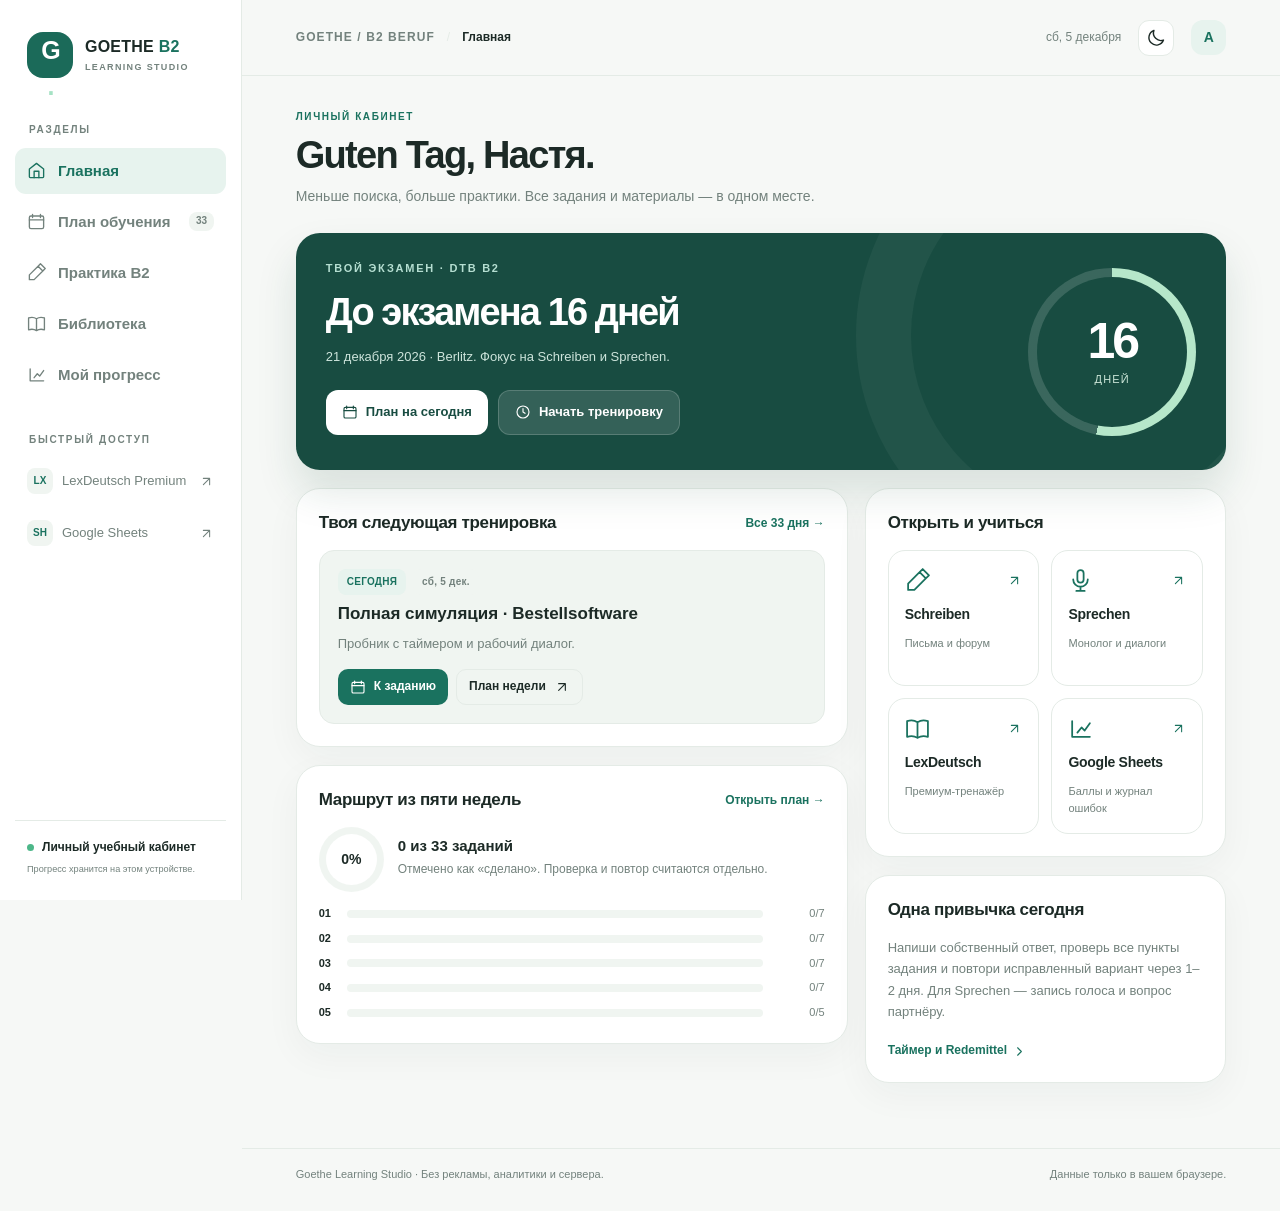
==== goethe-b2/index.html @ a4f215a2 "Publish Goethe B2 Learning Studio under goethe-b2/" ====
<!doctype html>
<html lang="ru">
<head>
  <meta charset="utf-8">
  <meta name="viewport" content="width=device-width, initial-scale=1, viewport-fit=cover">
  <meta name="theme-color" content="#f7faf8">
  <meta name="description" content="Goethe B2 Beruf — личный учебный кабинет: задачи, практика, прогресс и документы. Данные сохраняются в браузере.">
  <meta name="color-scheme" content="light dark">
  <link rel="icon" href="./icon.svg" type="image/svg+xml">
  <link rel="manifest" href="./manifest.webmanifest">
  <link rel="stylesheet" href="./styles.css">
  <title>Goethe B2 · Учебный кабинет</title>
</head>
<body>
  <svg aria-hidden="true" class="icon-sprite" xmlns="http://www.w3.org/2000/svg">
    <symbol id="i-house" viewBox="0 0 24 24"><path d="m3 10 9-7 9 7v10a1 1 0 0 1-1 1H4a1 1 0 0 1-1-1V10Z"/><path d="M9 21v-8h6v8"/></symbol>
    <symbol id="i-calendar" viewBox="0 0 24 24"><rect x="3" y="5" width="18" height="16" rx="2"/><path d="M7 3v4m10-4v4M3 10h18"/></symbol>
    <symbol id="i-book" viewBox="0 0 24 24"><path d="M12 6v15M12 6c-3-2-7-2-10-1v15c3-1 7-1 10 1m0-15c3-2 7-2 10-1v15c-3-1-7-1-10 1"/></symbol>
    <symbol id="i-grid" viewBox="0 0 24 24"><rect x="3" y="3" width="7" height="7" rx="1.5"/><rect x="14" y="3" width="7" height="7" rx="1.5"/><rect x="3" y="14" width="7" height="7" rx="1.5"/><rect x="14" y="14" width="7" height="7" rx="1.5"/></symbol>
    <symbol id="i-chart" viewBox="0 0 24 24"><path d="M4 20V5m0 15h17M9 16l4-5 3 3 5-7"/></symbol>
    <symbol id="i-arrow" viewBox="0 0 24 24"><path d="M7 17 17 7M7 7h10v10"/></symbol>
    <symbol id="i-chevron" viewBox="0 0 24 24"><path d="m9 18 6-6-6-6"/></symbol>
    <symbol id="i-check" viewBox="0 0 24 24"><path d="m5 12 5 5L20 7"/></symbol>
    <symbol id="i-clock" viewBox="0 0 24 24"><circle cx="12" cy="12" r="9"/><path d="M12 7v5l3 2"/></symbol>
    <symbol id="i-edit" viewBox="0 0 24 24"><path d="m14 4 6 6-11 11H3v-6L14 4Zm0 0 3-3 6 6-3 3"/></symbol>
    <symbol id="i-mic" viewBox="0 0 24 24"><rect x="9" y="2" width="6" height="12" rx="3"/><path d="M5 11a7 7 0 0 0 14 0m-7 7v4m-4 0h8"/></symbol>
    <symbol id="i-save" viewBox="0 0 24 24"><path d="M5 3h12l4 4v14H3V3h2Zm3 0v6h9V3M7 21v-9h10v9"/></symbol>
    <symbol id="i-download" viewBox="0 0 24 24"><path d="M12 3v12m-5-5 5 5 5-5M4 17v4h16v-4"/></symbol>
    <symbol id="i-upload" viewBox="0 0 24 24"><path d="M12 17V5m-5 5 5-5 5 5M4 17v4h16v-4"/></symbol>
    <symbol id="i-moon" viewBox="0 0 24 24"><path d="M21 14.5A9 9 0 0 1 9.5 3a9 9 0 1 0 11.5 11.5Z"/></symbol>
    <symbol id="i-sun" viewBox="0 0 24 24"><circle cx="12" cy="12" r="4"/><path d="M12 2v2m0 16v2M2 12h2m16 0h2M4.9 4.9l1.4 1.4m11.4 11.4 1.4 1.4m0-14.2-1.4 1.4M6.3 17.7l-1.4 1.4"/></symbol>
    <symbol id="i-pause" viewBox="0 0 24 24"><path d="M8 5v14m8-14v14"/></symbol>
    <symbol id="i-play" viewBox="0 0 24 24"><path d="m8 5 11 7-11 7V5Z"/></symbol>
    <symbol id="i-reset" viewBox="0 0 24 24"><path d="M3 12a9 9 0 1 0 3-6M3 3v6h6"/></symbol>
    <symbol id="i-shield" viewBox="0 0 24 24"><path d="m12 2 8 4v6c0 5-3 8-8 10-5-2-8-5-8-10V6l8-4Z"/><path d="m9 12 2 2 4-4"/></symbol>
  </svg>
  <div class="shell">
    <aside class="sidebar" aria-label="Главное меню">
      <a class="brand" href="#home" aria-label="Goethe B2 — главная">
        <span class="brand-symbol">G<span class="brand-dot">.</span></span>
        <span class="brand-text">GOETHE <strong>B2</strong><small>LEARNING STUDIO</small></span>
      </a>
      <div class="side-section-label">РАЗДЕЛЫ</div>
      <nav class="side-nav" aria-label="Разделы сайта">
        <a class="nav-link" href="#home" data-nav="home"><svg class="ico"><use href="#i-house"/></svg><span>Главная</span></a>
        <a class="nav-link" href="#plan" data-nav="plan"><svg class="ico"><use href="#i-calendar"/></svg><span>План обучения</span><span class="nav-count" id="nav-count">33</span></a>
        <a class="nav-link" href="#practice" data-nav="practice"><svg class="ico"><use href="#i-edit"/></svg><span>Практика B2</span></a>
        <a class="nav-link" href="#library" data-nav="library"><svg class="ico"><use href="#i-book"/></svg><span>Библиотека</span></a>
        <a class="nav-link" href="#progress" data-nav="progress"><svg class="ico"><use href="#i-chart"/></svg><span>Мой прогресс</span></a>
      </nav>
      <div class="side-section-label side-section-secondary">БЫСТРЫЙ ДОСТУП</div>
      <div class="side-external">
        <a href="https://www.lexdeutsch.com/b2pruefung" target="_blank" rel="noopener noreferrer"><span class="short-tag">LX</span> LexDeutsch Premium <svg class="ico icon-xs"><use href="#i-arrow"/></svg></a>
        <a href="https://docs.google.com/spreadsheets/d/18UQiSekwJI4gpfbWzIsTMutuvcuO7I6mYQQjdD1Mn4E/edit" target="_blank" rel="noopener noreferrer"><span class="short-tag">SH</span> Google Sheets <svg class="ico icon-xs"><use href="#i-arrow"/></svg></a>
      </div>
      <div class="sidebar-bottom">
        <div class="sidebar-bottom-top"><span class="status-pulse"></span><span>Личный учебный кабинет</span></div>
        <small>Прогресс хранится на этом устройстве.</small>
      </div>
    </aside>
    <div class="workspace">
      <header class="topbar">
        <div class="breadcrumbs"><span class="crumb-muted">GOETHE / B2 BERUF</span><span class="crumb-divider">/</span><strong id="current-section">Главная</strong></div>
        <div class="top-actions">
          <span class="top-label" id="today-date"></span>
          <button type="button" id="theme-switch" class="icon-btn" aria-label="Переключить светлую и тёмную тему" title="Сменить тему"><svg class="ico"><use href="#i-moon"/></svg></button>
          <span class="user-avatar" aria-label="Учебный профиль Насти">A</span>
        </div>
      </header>
      <main id="app-main" tabindex="-1" aria-live="polite"></main>
      <footer class="main-footer">Goethe Learning Studio · Без рекламы, аналитики и сервера. <span>Данные только в вашем браузере.</span></footer>
    </div>
  </div>
  <nav class="bottom-nav" aria-label="Навигация на телефоне">
    <a href="#home" data-nav="home"><svg class="ico"><use href="#i-house"/></svg><span>Главная</span></a>
    <a href="#plan" data-nav="plan"><svg class="ico"><use href="#i-calendar"/></svg><span>План</span></a>
    <a href="#practice" data-nav="practice"><svg class="ico"><use href="#i-edit"/></svg><span>Практика</span></a>
    <a href="#library" data-nav="library"><svg class="ico"><use href="#i-book"/></svg><span>Ссылки</span></a>
    <a href="#progress" data-nav="progress"><svg class="ico"><use href="#i-chart"/></svg><span>Прогресс</span></a>
  </nav>
  <div id="toast" class="toast" role="status" aria-live="polite" hidden></div>
  <input id="restore-input" type="file" accept="application/json,.json" hidden>
  <noscript><div class="noscript">Для чек-листов и прогресса необходимо включить JavaScript. Ссылки на документы доступны в Google Диске.</div></noscript>
  <script src="./data.js" defer></script>
  <script src="./app.js" defer></script>
</body>
</html>
---- goethe-b2/styles.css ----
:root{
 --bg:#f6f8f6;--panel:#fff;--panel-soft:#f0f5f1;--ink:#1c2a26;--muted:#73827d;--accent:#1a725f;--accent-dark:#135948;--accent-soft:#e7f3ee;--border:#e4ebe6;--pill:#f0f4f1;
 --shadow:0 12px 36px rgba(27,54,43,.045);--shadow-hover:0 15px 42px rgba(25,60,47,.085);
 --sidebar-width:242px;--radius:18px;--radius-lg:24px;--focus:#4eab94;
}
html[data-theme="dark"]{--bg:#111b19;--panel:#1d2a26;--panel-soft:#25342e;--ink:#eef6f0;--muted:#a5b7ae;--accent:#8fe0bd;--accent-dark:#b7edd2;--accent-soft:#294c3e;--border:#35463d;--pill:#263a30;--shadow:0 12px 42px rgba(0,0,0,.1);--shadow-hover:0 12px 36px rgba(0,0,0,.18)}
*{box-sizing:border-box}
html{scroll-behavior:smooth;scroll-padding-top:25px}
body{margin:0;background:var(--bg);color:var(--ink);font-family:Inter,ui-sans-serif,-apple-system,BlinkMacSystemFont,"Segoe UI",Arial,sans-serif;font-size:15px;line-height:1.45;-webkit-font-smoothing:antialiased}
button,input,textarea,select{font:inherit}button{cursor:pointer}a{color:inherit;text-decoration:none}a,button,input,textarea,select{-webkit-tap-highlight-color:transparent}
:focus-visible{outline:3px solid var(--focus);outline-offset:3px}
button:disabled{cursor:not-allowed;opacity:.6}
.icon-sprite{position:absolute;width:0;height:0;overflow:hidden}
.ico{display:block;width:20px;height:20px;fill:none;stroke:currentColor;stroke-width:1.7;stroke-linecap:round;stroke-linejoin:round;flex:none}
.icon-xs{width:15px;height:15px}.icon-lg{width:25px;height:25px}
.shell{min-height:100vh;display:flex}
.sidebar{width:var(--sidebar-width);flex:none;background:var(--panel);border-right:1px solid var(--border);padding:29px 15px 23px;display:flex;flex-direction:column;position:sticky;top:0;height:100vh}
.brand{display:flex;align-items:center;gap:12px;padding:3px 12px 28px}
.brand-symbol{width:46px;height:46px;background:#1b6a59;border-radius:16px;color:white;display:grid;place-items:center;font-size:25px;font-weight:790;letter-spacing:-2px}
.brand-dot{color:#a5e2c4}
.brand-text{font-size:16px;font-weight:780;letter-spacing:.015em;line-height:1.15;white-space:nowrap}
.brand-text strong{color:var(--accent)}.brand-text small{display:block;color:var(--muted);font-size:9px;font-weight:750;letter-spacing:.15em;margin-top:5px}
.side-section-label{font-size:10px;letter-spacing:.17em;color:var(--muted);font-weight:800;padding:17px 14px 10px}
.side-section-secondary{margin-top:18px}
.side-nav{display:grid;gap:5px}
.nav-link{display:flex;gap:12px;align-items:center;border-radius:11px;color:var(--muted);font-weight:580;padding:11px 12px;transition:background .18s,color .18s;min-height:46px}
.nav-link:hover{background:var(--panel-soft);color:var(--ink)}.nav-link.active{background:var(--accent-soft);color:var(--accent);font-weight:740}
.nav-link .ico{width:19px;height:19px}.nav-count{margin-left:auto;background:var(--panel-soft);font-size:10px;color:var(--muted);padding:2px 7px;border-radius:8px}
.nav-link.active .nav-count{background:var(--panel);color:var(--accent)}
.side-external{display:grid;gap:4px}.side-external a{display:flex;align-items:center;gap:9px;padding:11px 12px;border-radius:10px;color:var(--muted);font-size:13px}.side-external a:hover{background:var(--panel-soft);color:var(--ink)}
.side-external a>.ico{margin-left:auto}.short-tag{display:grid;place-items:center;width:26px;height:26px;border-radius:8px;background:var(--panel-soft);font-weight:750;font-size:10px;color:var(--accent)}
.sidebar-bottom{margin-top:auto;padding:18px 12px 0;border-top:1px solid var(--border);font-size:11px;color:var(--muted)}
.sidebar-bottom-top{display:flex;align-items:center;gap:8px;color:var(--ink);font-size:12px;margin-bottom:5px;font-weight:640}.status-pulse{width:7px;height:7px;border-radius:50%;background:#4db789}
.workspace{flex:1;min-width:0;display:flex;flex-direction:column}
.topbar{height:76px;border-bottom:1px solid var(--border);display:flex;align-items:center;justify-content:space-between;padding:0 clamp(20px,4.2vw,55px);gap:20px}
.breadcrumbs{display:flex;gap:12px;align-items:center;font-size:12px}.crumb-muted{font-weight:750;letter-spacing:.09em;color:var(--muted)}.crumb-divider{color:var(--border)}
.top-actions{display:flex;align-items:center;gap:17px}.top-label{font-size:12px;color:var(--muted)}.icon-btn{display:grid;place-items:center;width:36px;height:36px;border:1px solid var(--border);border-radius:11px;background:var(--panel);color:var(--ink)}.user-avatar{width:35px;height:35px;display:grid;place-items:center;border-radius:12px;background:var(--accent-soft);color:var(--accent);font-size:14px;font-weight:800}
#app-main{width:100%;max-width:1220px;margin:0 auto;padding:34px clamp(20px,4.2vw,55px) 65px;flex:1;outline:none}
.main-footer{font-size:11px;color:var(--muted);padding:18px clamp(20px,4.2vw,55px) 28px;border-top:1px solid var(--border)}.main-footer span{float:right}
.eyebrow{font-size:10px;color:var(--accent);font-weight:800;letter-spacing:.16em;text-transform:uppercase;margin:0 0 9px}
.page-title{margin:0;font-size:clamp(26px,3.5vw,38px);letter-spacing:-.045em;line-height:1.13;font-weight:795}.page-description{margin:10px 0 0;color:var(--muted);font-size:14px;line-height:1.55;max-width:680px}
.page-head{display:flex;justify-content:space-between;align-items:flex-start;gap:17px;margin-bottom:25px}.head-actions{display:flex;flex-wrap:wrap;gap:8px}
.panel{background:var(--panel);border:1px solid var(--border);border-radius:var(--radius-lg);box-shadow:var(--shadow)}.panel-pad{padding:22px}
.section-title{font-weight:760;font-size:17px;letter-spacing:-.02em;margin:0}.section-head{display:flex;justify-content:space-between;align-items:center;gap:12px;margin:0 0 14px}.section-note{font-size:12px;color:var(--muted)}
.text-link{display:inline-flex;gap:5px;align-items:center;color:var(--accent);font-size:12px;font-weight:760;white-space:nowrap}.text-link:hover{text-decoration:underline;text-underline-offset:4px}
.btn{display:inline-flex;align-items:center;justify-content:center;gap:8px;border:0;background:var(--accent);color:#fff;min-height:44px;padding:12px 16px;border-radius:12px;font-size:13px;font-weight:750;transition:transform .15s,background .15s,box-shadow .15s;white-space:normal;text-align:center}
.btn:hover{background:var(--accent-dark);transform:translateY(-1px);box-shadow:var(--shadow-hover)}.btn .ico{width:16px;height:16px}
.btn-secondary{background:var(--panel-soft);color:var(--accent);border:1px solid var(--border)}.btn-secondary:hover{background:var(--accent-soft);color:var(--accent)}
.btn-quiet{background:transparent;color:var(--ink);border:1px solid var(--border)}.btn-quiet:hover{background:var(--panel-soft);color:var(--ink)}
.btn-danger{color:#b45151;background:transparent;border:1px solid #e8bdbd}.btn-danger:hover{background:#fff2f2;color:#9e3131}
.btn-sm{min-height:36px;padding:8px 12px;font-size:12px;border-radius:10px}.btn-wide{width:100%}
.badge{display:inline-flex;align-items:center;gap:5px;padding:6px 9px;border-radius:8px;background:var(--accent-soft);font-size:10px;font-weight:790;color:var(--accent);letter-spacing:.025em}.badge-neutral{background:var(--panel-soft);color:var(--muted)}.badge-warm{background:#f6eddd;color:#9d6420}.dot{display:inline-block;width:6px;height:6px;border-radius:50%;background:currentColor}
.hero{display:grid;grid-template-columns:minmax(0,1fr) 210px;gap:22px;padding:28px 30px;min-height:237px;background:#184c41;color:#fff;border-radius:var(--radius-lg);position:relative;overflow:hidden;box-shadow:0 22px 40px rgba(21,74,57,.13)}
.hero:after{content:"";position:absolute;right:-95px;top:-130px;width:355px;height:355px;border-radius:50%;border:55px solid rgba(255,255,255,.045);pointer-events:none}
.hero-label{font-size:11px;letter-spacing:.16em;font-weight:750;color:#b5ded1;margin-bottom:14px}.hero h2{font-weight:760;letter-spacing:-.05em;font-size:clamp(27px,3.5vw,38px);line-height:1.13;margin:0 0 10px;max-width:580px}.hero p{font-size:13px;color:#cde4db;line-height:1.6;max-width:520px}.hero-actions{display:flex;gap:10px;flex-wrap:wrap;margin-top:22px}.hero .btn{background:#fff;color:#184c41}.hero .btn:hover{background:#edf9f1}.hero .btn-hero-quiet{background:rgba(255,255,255,.12);color:#fff;border:1px solid rgba(255,255,255,.18)}.hero .btn-hero-quiet:hover{background:rgba(255,255,255,.20)}
.countdown{align-self:center;justify-self:end;width:168px;height:168px;border-radius:50%;background:conic-gradient(#b4e6c9 0 70%,rgba(255,255,255,.15) 70% 100%);display:grid;place-items:center;position:relative;z-index:1}.countdown:before{content:"";position:absolute;inset:9px;border-radius:50%;background:#184c41}.countdown-inner{position:relative;text-align:center}.countdown-num{display:block;color:#fff;font-size:50px;font-weight:770;line-height:1;letter-spacing:-.06em}.countdown-caption{display:block;font-size:11px;margin-top:6px;color:#cce6d8;text-transform:uppercase;letter-spacing:.11em}
.home-grid{display:grid;grid-template-columns:minmax(0,1.45fr) minmax(270px,.95fr);gap:17px;margin-top:18px;align-items:start}.stack{display:grid;gap:18px}.task-compact{padding:18px;border:1px solid var(--border);border-radius:15px;background:var(--panel-soft)}.task-compact-heading{display:flex;gap:7px;align-items:center;margin-bottom:7px}.task-compact h3{font-size:17px;font-weight:750;line-height:1.35;margin:8px 0}.task-compact p{margin:0 0 14px;font-size:13px;color:var(--muted);line-height:1.6}.task-actions{display:flex;gap:8px;flex-wrap:wrap}
.quick-grid{display:grid;grid-template-columns:repeat(2,minmax(0,1fr));gap:12px}.quick-card{padding:17px 16px;display:flex;flex-direction:column;min-height:136px;gap:11px;border-radius:17px;background:var(--panel);border:1px solid var(--border);transition:transform .17s,box-shadow .17s,border-color .17s}.quick-card:hover{transform:translateY(-2px);box-shadow:var(--shadow-hover);border-color:var(--accent)}.quick-card .quick-head{display:flex;justify-content:space-between;align-items:center;color:var(--accent)}.quick-card strong{font-size:14px;letter-spacing:-.02em}.quick-card span{font-size:11px;color:var(--muted);line-height:1.5}
.progress-line{display:flex;gap:14px;align-items:center}.small-ring{width:65px;height:65px;border-radius:50%;flex:none;background:conic-gradient(var(--accent) 0 0%,var(--panel-soft) 0 100%);display:grid;place-items:center}.small-ring:before{content:"";position:absolute;width:51px;height:51px;background:var(--panel);border-radius:50%}.small-ring span{position:relative;font-weight:790;font-size:14px}
.bar{height:8px;border-radius:50px;background:var(--panel-soft);overflow:hidden}.bar-fill{height:100%;border-radius:inherit;background:var(--accent);transition:width .25s ease}.week-mini{display:grid;gap:9px;margin-top:14px}.week-mini-row{display:grid;grid-template-columns:18px minmax(0,1fr) 52px;align-items:center;gap:10px;font-size:11px}.week-mini-row span:last-child{text-align:right;color:var(--muted)}
.week-picker{display:flex;gap:8px;flex-wrap:wrap;margin:24px 0}.week-tab{border:1px solid var(--border);border-radius:12px;background:var(--panel);padding:12px 15px;min-height:45px;font-size:12px;font-weight:750;color:var(--muted)}.week-tab.active{background:var(--accent);border-color:var(--accent);color:white}.week-summary{display:flex;align-items:start;justify-content:space-between;gap:14px;margin-bottom:15px}.week-summary p{font-size:12px;color:var(--muted);margin:5px 0 0}.week-progress{min-width:165px}
.task-list{display:grid;gap:12px}.task-card{background:var(--panel);border:1px solid var(--border);border-radius:19px;padding:18px 19px;box-shadow:var(--shadow);transition:border-color .2s}.task-card:hover{border-color:var(--accent-soft)}.task-card-completed{border-color:#c6e2d1}.task-top{display:flex;justify-content:space-between;gap:15px;align-items:start}.task-date{font-size:11px;font-weight:780;color:var(--accent);letter-spacing:.07em}.task-kind{font-size:10px;color:var(--muted);background:var(--panel-soft);border-radius:8px;padding:5px 8px;font-weight:650}.task-card h3{font-size:15px;letter-spacing:-.025em;line-height:1.4;margin:8px 0 6px}.task-card .desc{font-size:12.5px;color:var(--muted);line-height:1.6;margin:0 0 13px}.task-foot{display:flex;align-items:center;gap:10px;justify-content:space-between;flex-wrap:wrap}.task-sources{display:flex;align-items:center;gap:9px;color:var(--muted);font-size:11px}.mini-checks{display:flex;align-items:center;gap:12px;flex-wrap:wrap;padding:11px 0 0;border-top:1px solid var(--border);margin-top:12px}.mini-checks label{display:inline-flex;align-items:center;gap:6px;color:var(--muted);font-size:11.5px;font-weight:600;cursor:pointer}.mini-checks label:has(input:checked){color:var(--accent)}
input[type=checkbox]{accent-color:var(--accent);width:16px;height:16px;margin:0;cursor:pointer}
.notes-toggle{border:0;background:transparent;color:var(--accent);font-size:11px;font-weight:750;padding:6px 0}.task-note{display:none;margin-top:11px}.task-note.open{display:block}.task-note textarea{width:100%;min-height:85px;resize:vertical;background:var(--panel-soft);border:1px solid var(--border);border-radius:11px;padding:12px;color:var(--ink);font-size:12px}.task-note small{display:block;color:var(--muted);font-size:10px;margin-top:5px}
.checkpoint{border:1px dashed var(--accent);border-radius:17px;background:var(--accent-soft);padding:15px 17px;margin-top:15px}.checkpoint strong{display:block;font-size:13px;color:var(--accent)}.checkpoint p{font-size:12px;color:var(--muted);margin:5px 0 10px}
.module-grid{display:grid;grid-template-columns:repeat(2,minmax(0,1fr));gap:15px}.module-card{padding:23px}.module-mark{display:grid;place-items:center;width:48px;height:48px;background:var(--accent-soft);color:var(--accent);border-radius:15px;margin-bottom:15px}.module-card h3{font-size:21px;letter-spacing:-.03em;margin:0 0 4px}.module-card p{font-size:12px;color:var(--muted);min-height:35px;margin:7px 0 12px}.module-list{margin:0 0 20px;padding:0;list-style:none;display:grid;gap:8px}.module-list li{font-size:12px;padding-left:20px;position:relative}.module-list li:before{content:"✓";position:absolute;left:0;color:var(--accent);font-weight:800}
.practice-bottom{margin-top:17px;display:grid;grid-template-columns:repeat(2,minmax(0,1fr));gap:17px}
.pill-picker{display:flex;gap:6px;flex-wrap:wrap;margin:13px 0}.pill-button{min-width:57px;background:var(--panel-soft);border:1px solid var(--border);border-radius:9px;color:var(--muted);font-size:11px;padding:8px 11px;font-weight:730}.pill-button.selected{background:var(--accent-soft);border-color:var(--accent);color:var(--accent)}
.timer-clock{font-variant-numeric:tabular-nums;letter-spacing:-.07em;font-size:clamp(37px,5vw,53px);font-weight:790;line-height:1.2;margin:9px 0}.timer-actions{display:flex;gap:8px}
.flip-card{border:1px solid var(--border);background:var(--panel-soft);border-radius:16px;padding:17px;min-height:117px;display:flex;flex-direction:column;justify-content:center;margin:12px 0}.flip-card small{font-size:10px;color:var(--accent);font-weight:790;letter-spacing:.06em}.flip-card strong{font-size:18px;line-height:1.4;margin-top:9px}.flip-translation{font-size:13px;color:var(--muted);margin:8px 0 0}.card-bottom{display:flex;gap:8px;justify-content:space-between;align-items:center}
.library-grid{display:grid;grid-template-columns:repeat(2,minmax(0,1fr));gap:15px}.library-card{padding:20px;min-height:160px;display:flex;flex-direction:column}.library-card .chip{width:38px;height:38px;border-radius:12px;background:var(--accent-soft);color:var(--accent);display:grid;place-items:center;margin-bottom:12px}.library-card h3{font-size:15px;margin:0 0 5px}.library-card p{font-size:12px;color:var(--muted);line-height:1.6;margin:0 0 16px}.library-card a{margin-top:auto}
.stats-grid{display:grid;grid-template-columns:repeat(3,minmax(0,1fr));gap:13px;margin:19px 0}.stat{padding:22px;background:var(--panel);border:1px solid var(--border);border-radius:18px}.stat .big{display:block;font-size:34px;font-weight:800;letter-spacing:-.05em;line-height:1.25}.stat .label{display:block;font-size:11px;color:var(--muted);margin-top:6px}
.progress-layout{display:grid;grid-template-columns:1.15fr .85fr;gap:17px}.score-grid{display:grid;grid-template-columns:repeat(2,minmax(0,1fr));gap:12px}.score-label{display:flex;justify-content:space-between;align-items:center;font-size:12px;font-weight:690;margin-bottom:6px}.score-label small{color:var(--muted);font-weight:490}.score-input{display:block;width:100%;border:1px solid var(--border);background:var(--panel-soft);padding:11px 12px;border-radius:10px;font-size:14px;color:var(--ink)}.score-meta{color:var(--muted);font-size:11px;margin-top:13px}.score-result{margin:18px 0 0;border-radius:13px;padding:14px;background:var(--panel-soft);font-size:12px;line-height:1.55}.score-result strong{display:block;font-size:15px;margin-bottom:4px}
.backup-actions{display:grid;grid-template-columns:1fr 1fr;gap:8px}.backup-note{font-size:11px;color:var(--muted);line-height:1.65;margin-top:13px}.danger-zone{margin-top:18px;padding-top:13px;border-top:1px solid var(--border)}.danger-zone .btn{font-size:11px}
.toast{position:fixed;z-index:1000;bottom:24px;left:50%;transform:translateX(-50%);padding:12px 19px;background:#1d4d41;color:white;border-radius:12px;box-shadow:0 15px 45px #0003;font-weight:700;font-size:12px;max-width:calc(100vw - 30px);text-align:center}.toast[hidden]{display:none}
.bottom-nav{display:none}.noscript{padding:20px;color:#a4342d;background:#fff2ee}
@media(max-width:1140px){.hero{grid-template-columns:minmax(0,1fr) 145px}.countdown{width:136px;height:136px}.countdown-num{font-size:39px}.home-grid{grid-template-columns:1fr 290px}.quick-grid{gap:8px}.quick-card{padding:14px}.topbar{padding-left:25px;padding-right:25px}#app-main{padding-left:25px;padding-right:25px}}
@media(max-width:960px){:root{--sidebar-width:210px}.brand{padding-left:4px}.brand-text{font-size:14px}.home-grid{grid-template-columns:1fr}.sidebar{padding:25px 10px}.hero{grid-template-columns:1fr 150px}.quick-grid{grid-template-columns:repeat(4,minmax(0,1fr))}.quick-card{min-height:135px}.module-grid{grid-template-columns:1fr 1fr}}
@media(max-width:730px){.sidebar{display:none}.workspace{width:100%}.bottom-nav{display:grid;grid-template-columns:repeat(5,1fr);position:fixed;bottom:0;left:0;right:0;z-index:40;background:var(--panel);border-top:1px solid var(--border);padding-bottom:env(safe-area-inset-bottom);box-shadow:0 -4px 20px rgba(0,0,0,.03)}.bottom-nav a{min-height:59px;display:flex;flex-direction:column;align-items:center;justify-content:center;gap:3px;font-size:10px;color:var(--muted);font-weight:650}.bottom-nav .ico{width:20px;height:20px}.bottom-nav a.active{color:var(--accent);background:var(--accent-soft)}.topbar{height:59px;padding:0 18px}.top-label{display:none}.crumb-muted{font-size:10px}.user-avatar{width:30px;height:30px;border-radius:10px}#app-main{padding:25px 16px 104px}.main-footer{padding:17px 18px 87px}.main-footer span{display:block;float:none;margin-top:3px}.page-head{margin-bottom:20px;flex-direction:column}.page-title{font-size:28px}.hero{padding:22px;grid-template-columns:1fr 105px;gap:6px;min-height:205px}.hero h2{font-size:27px}.hero p{font-size:12px}.hero-actions{margin-top:15px}.countdown{width:100px;height:100px}.countdown:before{inset:7px}.countdown-num{font-size:30px}.countdown-caption{font-size:9px}.quick-grid{grid-template-columns:repeat(2,minmax(0,1fr))}.home-grid,.module-grid,.practice-bottom,.library-grid,.progress-layout{grid-template-columns:1fr}.stats-grid{grid-template-columns:repeat(3,minmax(0,1fr))}.stat{padding:15px}.stat .big{font-size:28px}.panel-pad,.module-card{padding:19px}.week-picker{gap:6px;margin:17px 0}.week-tab{min-width:calc(33.333% - 5px);flex-grow:1;font-size:11px;padding:9px}.week-summary{flex-direction:column}.week-progress{width:100%}.toast{bottom:78px}}
@media(max-width:390px){.hero{display:block}.hero h2{font-size:27px;padding-right:88px}.hero p{max-width:68%}.hero-actions .btn{font-size:11px;padding:8px 10px;min-height:39px}.countdown{position:absolute;top:66px;right:17px;width:90px;height:90px}.countdown-num{font-size:27px}.week-tab{min-width:calc(50% - 4px)}.mini-checks{gap:9px}.top-actions{gap:8px}.score-grid,.backup-actions{grid-template-columns:1fr}}
@media(prefers-reduced-motion:reduce){html{scroll-behavior:auto}*,*:before,*:after{transition:none!important;animation:none!important}}

.small-ring{position:relative}
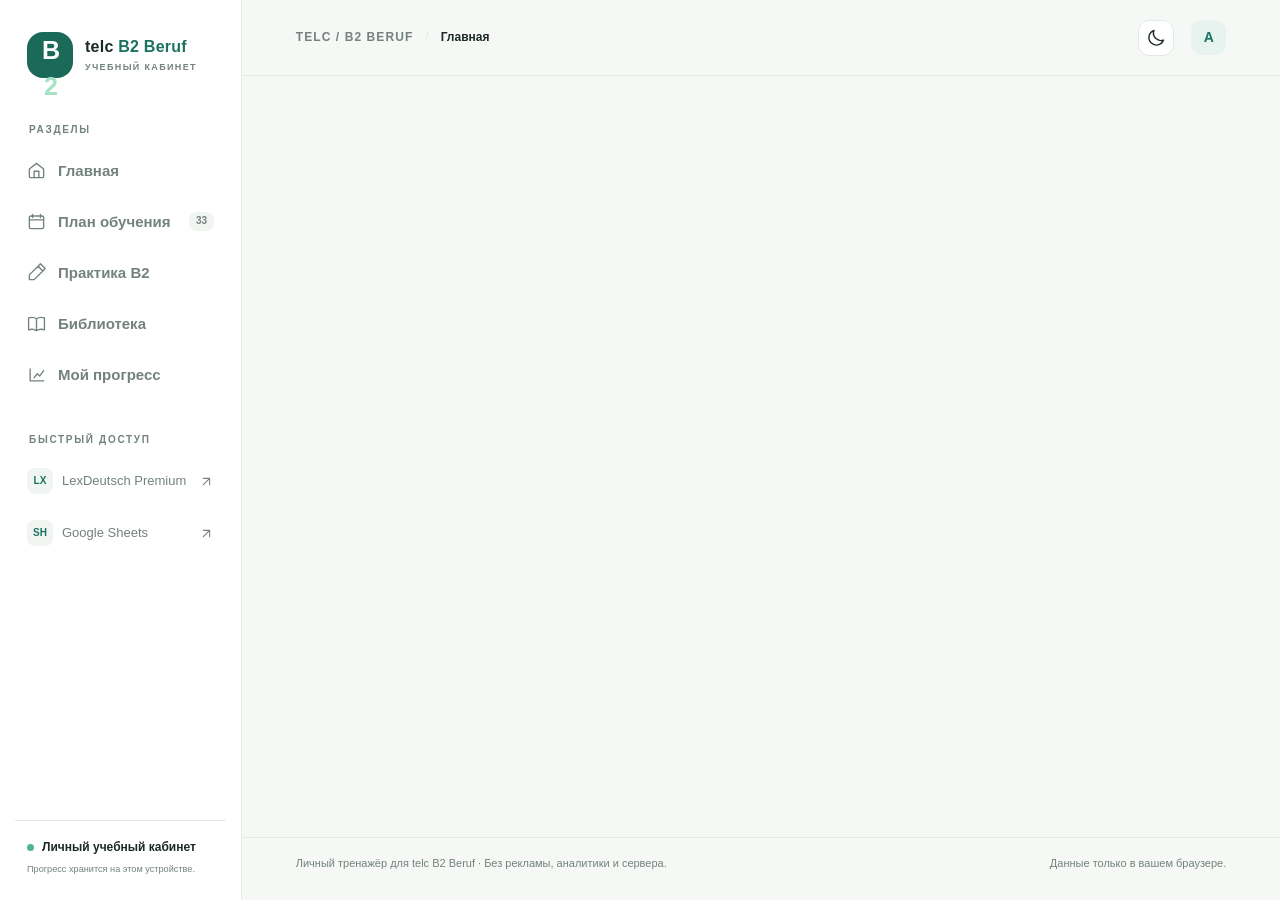
==== commit ff0bb22f: "Brand as telc B2 and load full on-site lessons and journal" ====
--- a/goethe-b2/index.html
+++ b/goethe-b2/index.html
@@ -4,12 +4,12 @@
   <meta charset="utf-8">
   <meta name="viewport" content="width=device-width, initial-scale=1, viewport-fit=cover">
   <meta name="theme-color" content="#f7faf8">
-  <meta name="description" content="Goethe B2 Beruf — личный учебный кабинет: задачи, практика, прогресс и документы. Данные сохраняются в браузере.">
+  <meta name="description" content="telc B2 Beruf — личный учебный кабинет: задачи, практика, прогресс и документы. Данные сохраняются в браузере.">
   <meta name="color-scheme" content="light dark">
   <link rel="icon" href="./icon.svg" type="image/svg+xml">
   <link rel="manifest" href="./manifest.webmanifest">
   <link rel="stylesheet" href="./styles.css">
-  <title>Goethe B2 · Учебный кабинет</title>
+  <title>telc B2 Beruf · Учебный кабинет</title>
 </head>
 <body>
   <svg aria-hidden="true" class="icon-sprite" xmlns="http://www.w3.org/2000/svg">
@@ -36,9 +36,9 @@
   </svg>
   <div class="shell">
     <aside class="sidebar" aria-label="Главное меню">
-      <a class="brand" href="#home" aria-label="Goethe B2 — главная">
-        <span class="brand-symbol">G<span class="brand-dot">.</span></span>
-        <span class="brand-text">GOETHE <strong>B2</strong><small>LEARNING STUDIO</small></span>
+      <a class="brand" href="#home" aria-label="telc B2 Beruf — главная">
+        <span class="brand-symbol">B<span class="brand-dot">2</span></span>
+        <span class="brand-text">telc <strong>B2 Beruf</strong><small>УЧЕБНЫЙ КАБИНЕТ</small></span>
       </a>
       <div class="side-section-label">РАЗДЕЛЫ</div>
       <nav class="side-nav" aria-label="Разделы сайта">
@@ -60,7 +60,7 @@
     </aside>
     <div class="workspace">
       <header class="topbar">
-        <div class="breadcrumbs"><span class="crumb-muted">GOETHE / B2 BERUF</span><span class="crumb-divider">/</span><strong id="current-section">Главная</strong></div>
+        <div class="breadcrumbs"><span class="crumb-muted">TELC / B2 BERUF</span><span class="crumb-divider">/</span><strong id="current-section">Главная</strong></div>
         <div class="top-actions">
           <span class="top-label" id="today-date"></span>
           <button type="button" id="theme-switch" class="icon-btn" aria-label="Переключить светлую и тёмную тему" title="Сменить тему"><svg class="ico"><use href="#i-moon"/></svg></button>
@@ -68,7 +68,7 @@
         </div>
       </header>
       <main id="app-main" tabindex="-1" aria-live="polite"></main>
-      <footer class="main-footer">Goethe Learning Studio · Без рекламы, аналитики и сервера. <span>Данные только в вашем браузере.</span></footer>
+      <footer class="main-footer">Личный тренажёр для telc B2 Beruf · Без рекламы, аналитики и сервера. <span>Данные только в вашем браузере.</span></footer>
     </div>
   </div>
   <nav class="bottom-nav" aria-label="Навигация на телефоне">
@@ -82,6 +82,8 @@
   <input id="restore-input" type="file" accept="application/json,.json" hidden>
   <noscript><div class="noscript">Для чек-листов и прогресса необходимо включить JavaScript. Ссылки на документы доступны в Google Диске.</div></noscript>
   <script src="./data.js" defer></script>
+  <script src="./weeks.js" defer></script>
+  <script src="./extra.js" defer></script>
   <script src="./app.js" defer></script>
 </body>
 </html>
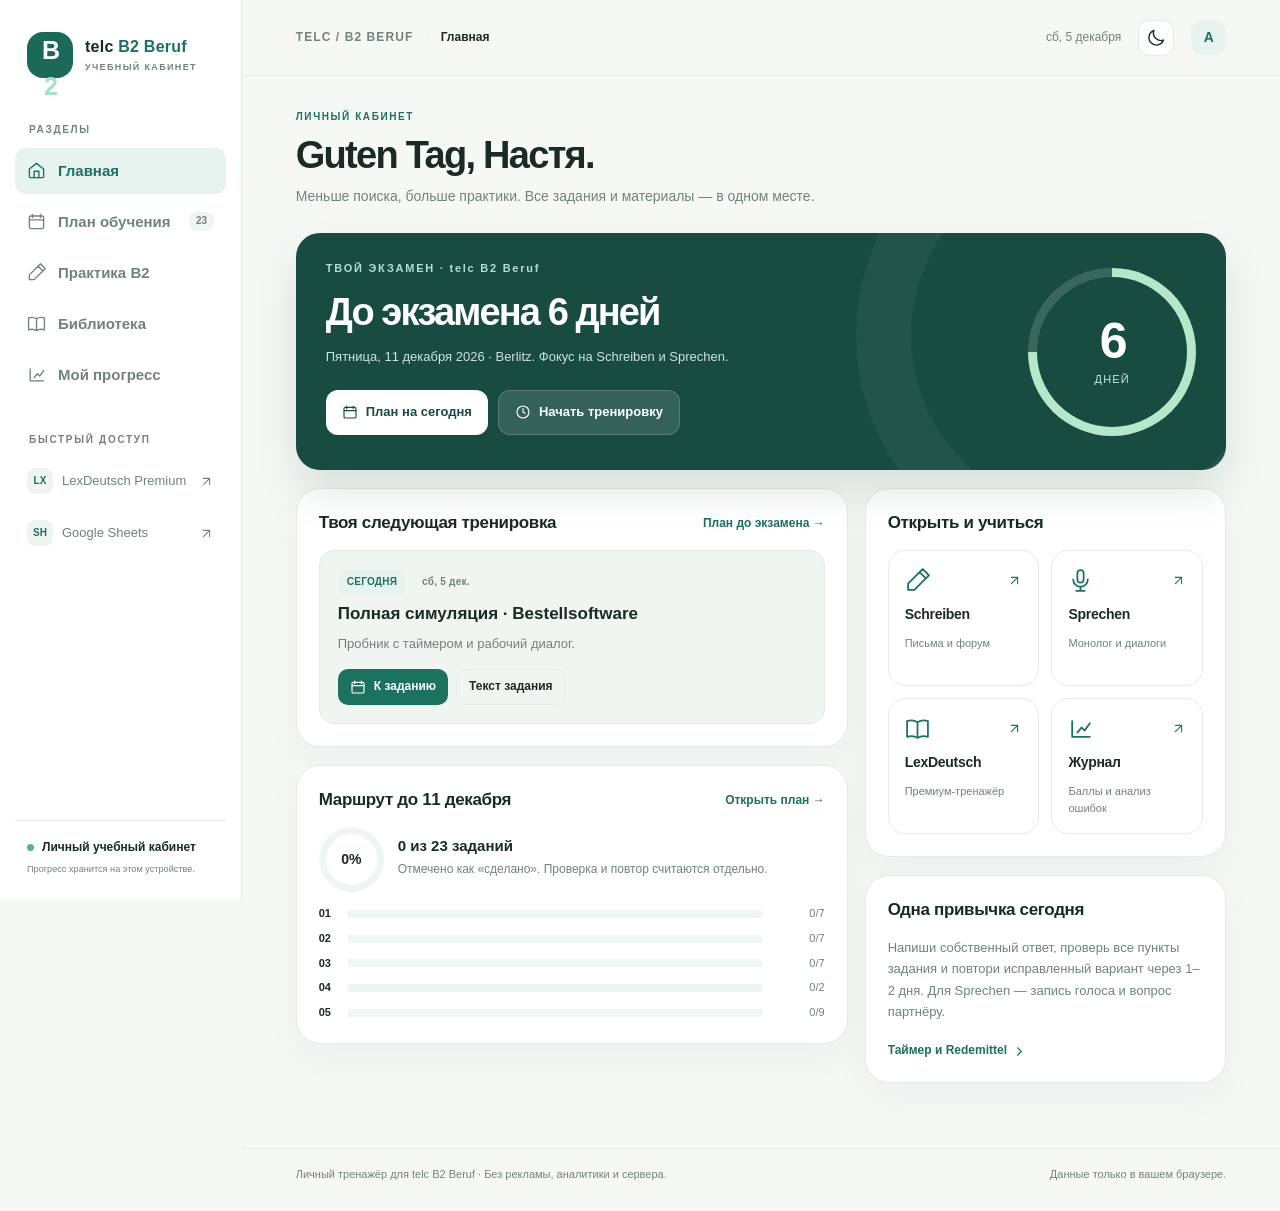
==== commit 321b4fde: "Align index.html with B2 exam on 11 December 2026" ====
--- a/goethe-b2/index.html
+++ b/goethe-b2/index.html
@@ -43,7 +43,7 @@
       <div class="side-section-label">РАЗДЕЛЫ</div>
       <nav class="side-nav" aria-label="Разделы сайта">
         <a class="nav-link" href="#home" data-nav="home"><svg class="ico"><use href="#i-house"/></svg><span>Главная</span></a>
-        <a class="nav-link" href="#plan" data-nav="plan"><svg class="ico"><use href="#i-calendar"/></svg><span>План обучения</span><span class="nav-count" id="nav-count">33</span></a>
+        <a class="nav-link" href="#plan" data-nav="plan"><svg class="ico"><use href="#i-calendar"/></svg><span>План обучения</span><span class="nav-count" id="nav-count">23</span></a>
         <a class="nav-link" href="#practice" data-nav="practice"><svg class="ico"><use href="#i-edit"/></svg><span>Практика B2</span></a>
         <a class="nav-link" href="#library" data-nav="library"><svg class="ico"><use href="#i-book"/></svg><span>Библиотека</span></a>
         <a class="nav-link" href="#progress" data-nav="progress"><svg class="ico"><use href="#i-chart"/></svg><span>Мой прогресс</span></a>
--- a/goethe-b2/styles.css
+++ b/goethe-b2/styles.css
@@ -81,3 +81,17 @@
 @media(prefers-reduced-motion:reduce){html{scroll-behavior:auto}*,*:before,*:after{transition:none!important;animation:none!important}}
 
 .small-ring{position:relative}
+
+
+/* Embedded telc B2 week documents, learning notes and local-first progress table */
+.study-overview{display:grid;grid-template-columns:minmax(0,1fr) 155px;gap:20px;margin-bottom:20px;background:linear-gradient(135deg,var(--panel),var(--panel-soft))}
+.study-overview h2{font-size:23px;margin:12px 0 9px;letter-spacing:-.03em}.study-overview p{font-size:12px;color:var(--muted);margin:7px 0;line-height:1.7}.study-overview .week-progress{min-width:0;align-self:center;display:grid;gap:12px}
+.study-jumps{display:flex;flex-wrap:wrap;align-items:center;gap:8px;margin:16px 0 20px}.study-jumps span{font-size:11px;color:var(--muted);font-weight:700}.study-jumps a{display:inline-flex;align-items:center;justify-content:center;min-width:58px;min-height:39px;padding:8px 12px;border-radius:11px;border:1px solid var(--border);background:var(--panel);font-weight:750;font-size:12px;color:var(--accent);text-decoration:none}.study-jumps a:hover,.study-jumps a:focus-visible{background:var(--accent-soft);border-color:var(--accent)}
+.study-stack{display:grid;gap:16px}.study-day{padding:24px;scroll-margin-top:82px}.study-day-head{display:flex;justify-content:space-between;align-items:flex-start;gap:12px;padding-bottom:14px;border-bottom:1px solid var(--border)}.study-day-head h3{margin:6px 0 2px;font-size:19px;letter-spacing:-.025em;line-height:1.4}.study-day-head .badge{white-space:nowrap}.study-day-content{padding:18px 0;display:grid;gap:12px}.study-paragraph{font-size:13px;line-height:1.85;margin:0;color:var(--ink);white-space:pre-line;overflow-wrap:anywhere}.study-subtitle{margin:7px 0 0;color:var(--accent);font-size:13px}
+.study-hint{border-radius:14px;border:1px solid var(--border);background:var(--panel-soft);overflow:hidden}.study-hint summary{display:flex;justify-content:space-between;cursor:pointer;list-style:none;padding:15px 17px;font-size:12px;font-weight:780;color:var(--accent)}.study-hint summary::-webkit-details-marker{display:none}.study-hint summary:after{content:'+';font-size:19px;line-height:13px}.study-hint[open] summary:after{content:'−'}.study-hint p{border-top:1px solid var(--border);margin:0;padding:15px 17px;font-size:13px;line-height:1.85;white-space:pre-line;overflow-wrap:anywhere}.inline-resource{color:var(--accent);text-decoration:underline;text-underline-offset:3px;font-weight:740}
+.study-day-footer{display:grid;gap:11px;padding-top:15px;border-top:1px solid var(--border)}.study-checks{display:flex;gap:16px;flex-wrap:wrap}.study-checks label{display:flex;align-items:center;gap:8px;font-weight:680;font-size:12px;color:var(--muted);cursor:pointer}.study-checks label:has(input:checked){color:var(--accent)}.study-field-label{margin-top:5px;font-size:11px;color:var(--muted);font-weight:730}.study-note{display:block;width:100%;min-height:76px;resize:vertical;background:var(--panel-soft);border:1px solid var(--border);border-radius:12px;padding:12px 14px;color:var(--ink);font:inherit;font-size:12px;line-height:1.6}.study-checkpoint{border:1px dashed var(--accent);background:var(--accent-soft);border-radius:18px;padding:22px}.study-checkpoint h3{font-size:17px;margin:10px 0 12px}.study-end{display:flex;gap:12px;justify-content:space-between;flex-wrap:wrap;margin:24px 0}
+.journal-panel{margin-top:18px}.journal-actions{display:flex;gap:9px;flex-wrap:wrap}.journal-filter{min-height:40px;padding:8px 12px;border-radius:10px;border:1px solid var(--border);background:var(--panel-soft);color:var(--ink);font:inherit;font-size:12px}.journal-scroll{max-width:100%;overflow-x:auto;margin-top:17px}.journal-table{min-width:730px;width:100%;border-collapse:collapse;text-align:left;font-size:11px}.journal-table th{background:var(--panel-soft);font-weight:780;color:var(--muted)}.journal-table td,.journal-table th{padding:11px 9px;border-bottom:1px solid var(--border);vertical-align:middle}.journal-table td:nth-child(2){min-width:185px}.journal-task{color:var(--ink);font-weight:720;font-size:11px;text-decoration:none}.journal-task:hover{color:var(--accent);text-decoration:underline}.journal-checks{display:flex;gap:7px;flex-wrap:wrap}.journal-checks label{display:inline-flex;align-items:center;gap:4px;color:var(--muted);font-size:10px}.journal-checks input{width:14px;height:14px}.journal-minutes,.journal-errors{display:block;max-width:100%;border:1px solid var(--border);background:var(--panel-soft);border-radius:8px;padding:9px 8px;color:var(--ink);font:inherit;font-size:11px}.journal-minutes{width:64px}.journal-errors{min-width:135px;width:100%}
+@media(max-width:730px){.study-overview{grid-template-columns:1fr;gap:12px}.study-overview .week-progress{max-width:225px}.study-day{padding:18px}.study-day-head h3{font-size:16px}.study-day-content{padding:14px 0}.study-paragraph,.study-hint p{font-size:12.5px}.study-checks{gap:10px}.study-jumps a{min-height:42px}.journal-actions{width:100%}.journal-filter{flex:1}.journal-scroll{overflow:visible}.journal-table{display:block;min-width:0}.journal-table thead{display:none}.journal-table tbody{display:grid;gap:11px}.journal-table tr{display:grid;grid-template-columns:1fr 1fr;gap:9px 12px;border:1px solid var(--border);border-radius:13px;padding:13px;background:var(--panel-soft)}.journal-table td{display:grid;gap:5px;min-width:0!important;padding:0;border:0}.journal-table td:before{content:attr(data-label);font-size:10px;font-weight:760;color:var(--muted)}.journal-table td:nth-child(2),.journal-table td:nth-child(3),.journal-table td:nth-child(5){grid-column:1/-1}.journal-errors{min-width:0}.journal-checks{gap:13px}.journal-checks label{font-size:11px}}
+
+.week-picker a.week-tab{text-decoration:none;display:inline-flex;align-items:center;justify-content:center}
+.study-checks input:focus-visible,.journal-table input:focus-visible{outline:2px solid var(--accent);outline-offset:3px}
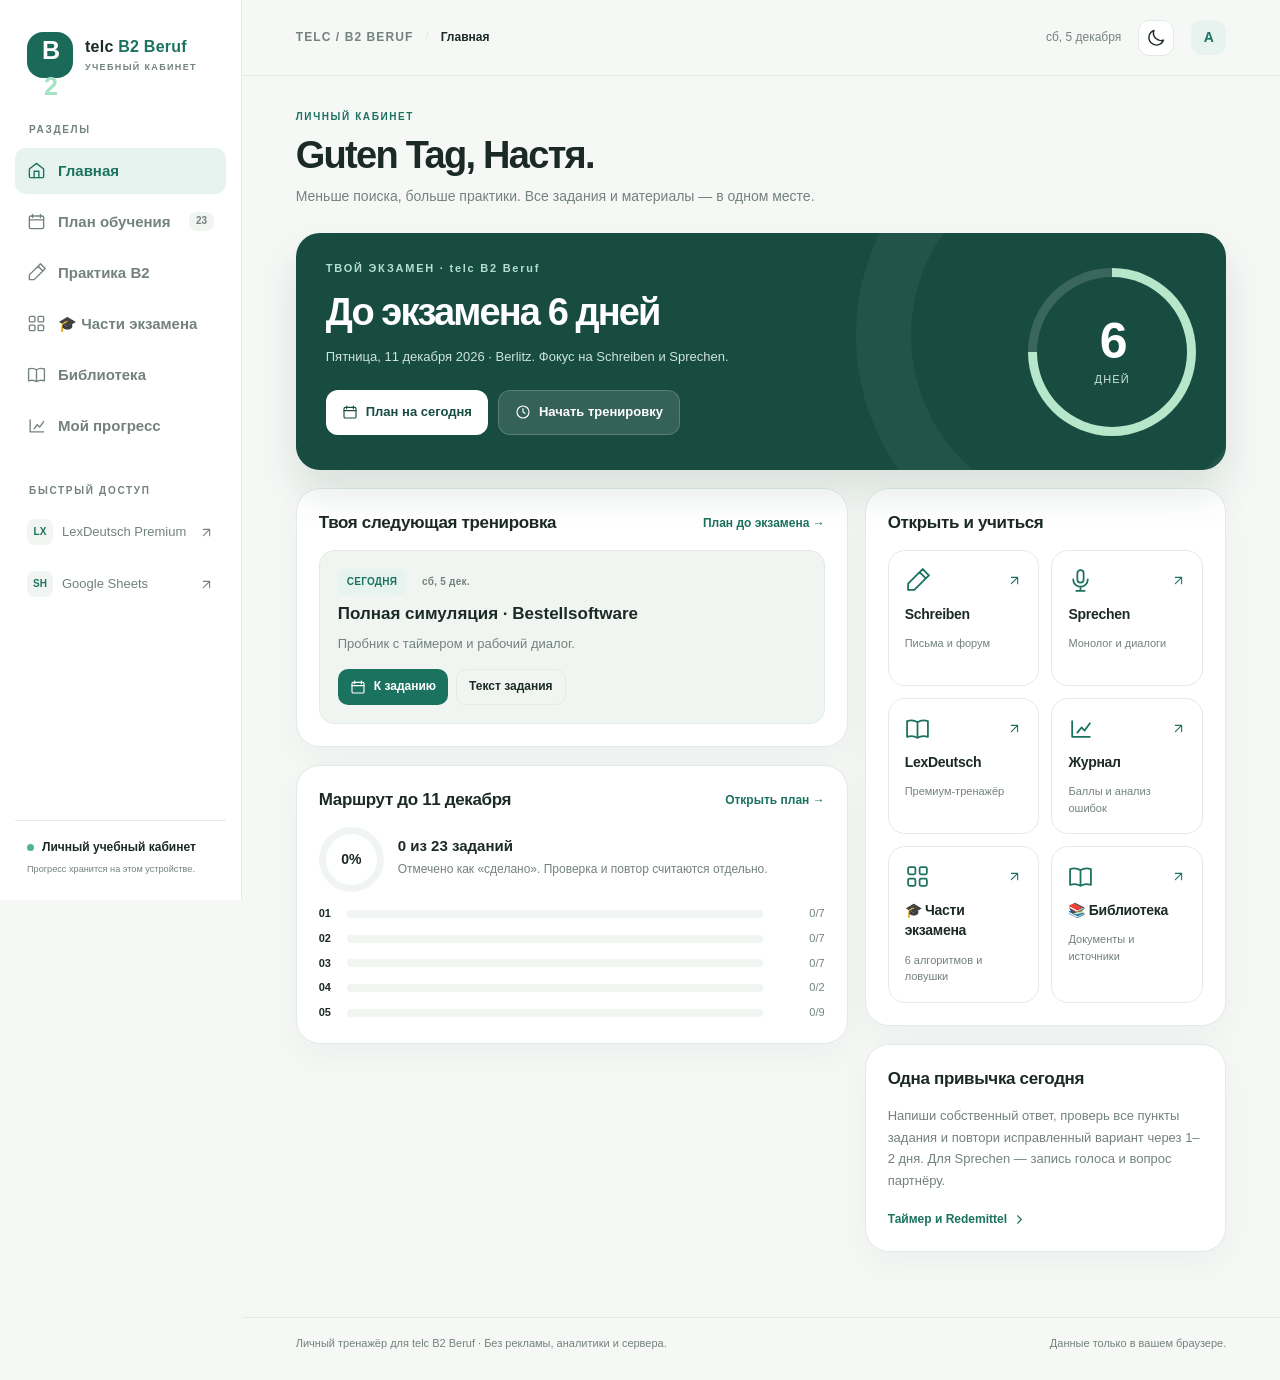
==== commit 3c5d1c84: "feat(telc B2): add exam strategies, visual hierarchy and six-part navigation" ====
--- a/goethe-b2/index.html
+++ b/goethe-b2/index.html
@@ -9,6 +9,7 @@
   <link rel="icon" href="./icon.svg" type="image/svg+xml">
   <link rel="manifest" href="./manifest.webmanifest">
   <link rel="stylesheet" href="./styles.css">
+  <link rel="stylesheet" href="./exam-guide.css">
   <title>telc B2 Beruf · Учебный кабинет</title>
 </head>
 <body>
@@ -45,6 +46,7 @@
         <a class="nav-link" href="#home" data-nav="home"><svg class="ico"><use href="#i-house"/></svg><span>Главная</span></a>
         <a class="nav-link" href="#plan" data-nav="plan"><svg class="ico"><use href="#i-calendar"/></svg><span>План обучения</span><span class="nav-count" id="nav-count">23</span></a>
         <a class="nav-link" href="#practice" data-nav="practice"><svg class="ico"><use href="#i-edit"/></svg><span>Практика B2</span></a>
+        <a class="nav-link" href="#exam" data-nav="exam"><svg class="ico"><use href="#i-grid"/></svg><span>🎓 Части экзамена</span></a>
         <a class="nav-link" href="#library" data-nav="library"><svg class="ico"><use href="#i-book"/></svg><span>Библиотека</span></a>
         <a class="nav-link" href="#progress" data-nav="progress"><svg class="ico"><use href="#i-chart"/></svg><span>Мой прогресс</span></a>
       </nav>
@@ -75,6 +77,7 @@
     <a href="#home" data-nav="home"><svg class="ico"><use href="#i-house"/></svg><span>Главная</span></a>
     <a href="#plan" data-nav="plan"><svg class="ico"><use href="#i-calendar"/></svg><span>План</span></a>
     <a href="#practice" data-nav="practice"><svg class="ico"><use href="#i-edit"/></svg><span>Практика</span></a>
+    <a href="#exam" data-nav="exam"><svg class="ico"><use href="#i-grid"/></svg><span>Части</span></a>
     <a href="#library" data-nav="library"><svg class="ico"><use href="#i-book"/></svg><span>Ссылки</span></a>
     <a href="#progress" data-nav="progress"><svg class="ico"><use href="#i-chart"/></svg><span>Прогресс</span></a>
   </nav>
@@ -84,6 +87,7 @@
   <script src="./data.js" defer></script>
   <script src="./weeks.js" defer></script>
   <script src="./extra.js" defer></script>
+  <script src="./exam-guide.js" defer></script>
   <script src="./app.js" defer></script>
 </body>
 </html>
--- a/goethe-b2/exam-guide.css
+++ b/goethe-b2/exam-guide.css
@@ -0,0 +1,64 @@
+
+/* Telc DTB B2 exam map — responsive, accessible, dependency-free. */
+.exam-intro{margin-bottom:19px;background:linear-gradient(125deg,var(--panel),var(--accent-soft));border:1px solid var(--border)}
+.exam-intro .eyebrow{letter-spacing:.075em}
+.exam-intro h2{font-size:clamp(22px,2.8vw,31px);line-height:1.2;letter-spacing:-.04em;margin:12px 0}
+.exam-intro>p{color:var(--muted);line-height:1.75;max-width:730px;font-size:13px;margin:0 0 17px}
+.exam-intro>p strong{color:var(--ink)}
+.exam-cycle{display:grid;grid-template-columns:repeat(4,minmax(0,1fr));gap:10px}
+.exam-cycle>div{display:flex;flex-direction:column;gap:5px;padding:14px;border:1px solid var(--border);border-radius:15px;background:var(--panel)}
+.exam-cycle span{font-size:23px}.exam-cycle b{font-size:13px;color:var(--ink)}.exam-cycle small{font-size:11px;color:var(--muted)}
+.exam-jumps{display:grid;grid-template-columns:repeat(3,minmax(0,1fr));gap:10px;margin:0 0 22px}
+.exam-jump{min-height:109px;display:flex;flex-direction:column;align-items:flex-start;gap:5px;padding:15px;border:1px solid var(--border);background:var(--panel);border-radius:16px;text-decoration:none;color:var(--ink);transition:transform .18s,background .18s,border-color .18s}
+.exam-jump>span{font-size:24px}.exam-jump strong{font-size:13px;line-height:1.25}.exam-jump small{font-size:11px;color:var(--muted)}
+.exam-jump:hover,.exam-jump:focus-visible{border-color:var(--accent);background:var(--accent-soft);transform:translateY(-1px)}
+.exam-list{display:grid;gap:12px;margin-bottom:18px}
+.exam-card{overflow:hidden;scroll-margin-top:75px}
+.exam-card summary{display:flex;align-items:center;gap:16px;list-style:none;cursor:pointer;padding:19px 22px;min-height:84px}
+.exam-card summary::-webkit-details-marker{display:none}
+.exam-card summary:focus-visible{outline:3px solid var(--accent);outline-offset:-4px}
+.exam-card[open] summary{border-bottom:1px solid var(--border);background:var(--panel-soft)}
+.exam-emoji{font-size:29px;flex:0 0 40px;text-align:center}
+.exam-card-title{display:flex;flex-direction:column;gap:5px;min-width:0;flex:1}
+.exam-card-title strong{font-size:17px;letter-spacing:-.02em;line-height:1.25}
+.exam-card-title small{font-size:12px;color:var(--muted);line-height:1.45}
+.exam-time{white-space:nowrap;border-radius:999px;padding:7px 11px;background:var(--accent-soft);color:var(--accent);font-size:12px;font-weight:800}
+.exam-plus{font-size:22px;font-weight:400;color:var(--accent);width:18px;text-align:center;transition:transform .18s}
+.exam-card[open] .exam-plus{transform:rotate(45deg)}
+.exam-inside{padding:20px 22px 22px}
+.exam-objective{padding:15px 17px;background:var(--accent-soft);border-radius:14px;margin:0 0 21px;font-size:13px;line-height:1.75}
+.exam-inside h3{font-size:15px;margin:0 0 15px;letter-spacing:-.015em}
+.exam-steps{list-style:none;padding:0;margin:0 0 22px;display:grid;gap:13px}
+.exam-steps li{display:flex;align-items:flex-start;gap:11px;font-size:13px;line-height:1.65;color:var(--ink)}
+.exam-number{display:grid;place-items:center;flex:0 0 25px;height:25px;border-radius:8px;color:var(--accent);background:var(--accent-soft);font-weight:800;font-size:12px}
+.exam-two{display:grid;grid-template-columns:1fr 1fr;gap:12px;margin-bottom:14px}
+.exam-pitfall,.exam-phrase{display:flex;flex-direction:column;gap:7px;border-radius:14px;padding:16px;background:var(--panel-soft);border:1px solid var(--border);line-height:1.65}
+.exam-pitfall{border-left:3px solid #d69e46}
+.exam-pitfall strong,.exam-phrase strong{font-size:12px}
+.exam-pitfall small,.exam-phrase small{font-size:12px;color:var(--muted)}
+.exam-phrase p{font-size:13px;font-weight:700;margin:0;color:var(--ink)}
+.exam-drill,.exam-speech{padding:15px 17px;border-radius:14px;border:1px dashed var(--accent);background:var(--accent-soft);margin:0 0 14px}
+.exam-drill strong,.exam-speech strong{font-size:12px;color:var(--accent)}
+.exam-drill p,.exam-speech p{line-height:1.75;font-size:12.5px;margin:8px 0 0;color:var(--ink)}
+.exam-actions{display:flex;gap:9px;flex-wrap:wrap}
+.exam-actions .btn{min-height:39px}
+.exam-sources h3{font-size:16px;margin:0 0 10px}.exam-sources p{font-size:12px;line-height:1.85;color:var(--muted)}
+.exam-sources a{font-size:12px;font-weight:720;color:var(--accent);text-decoration:underline;text-underline-offset:3px}
+.exam-preview-cta{display:flex;flex-wrap:wrap;align-items:center;justify-content:space-between;gap:14px;padding:20px 24px;margin:0 0 18px;background:var(--accent-soft);border:1px solid var(--border);border-radius:18px}
+.exam-preview-cta strong{font-size:15px}.exam-preview-cta p{color:var(--muted);font-size:12px;margin:6px 0 0;line-height:1.5}
+@media(max-width:730px){
+.exam-cycle{grid-template-columns:repeat(2,minmax(0,1fr))}
+.exam-jumps{grid-template-columns:repeat(2,minmax(0,1fr))}
+.exam-card summary{gap:10px;padding:15px 13px;min-height:79px}
+.exam-emoji{flex-basis:29px;font-size:24px}
+.exam-card-title strong{font-size:14px}.exam-card-title small{font-size:10px}
+.exam-time{font-size:10px;padding:6px 8px}
+.exam-inside{padding:15px}
+.exam-two{grid-template-columns:1fr}
+.exam-jump{min-height:101px;padding:13px}
+.exam-steps li{font-size:12px}
+.exam-preview-cta{padding:16px}
+}
+@media(max-width:360px){.exam-time{font-size:9px}.exam-card summary{gap:7px}.exam-card-title small{font-size:9.5px}}
+
+@media(max-width:730px){.bottom-nav{grid-template-columns:repeat(6,minmax(0,1fr))}.bottom-nav a{font-size:9px}.bottom-nav .ico{width:18px;height:18px}}
